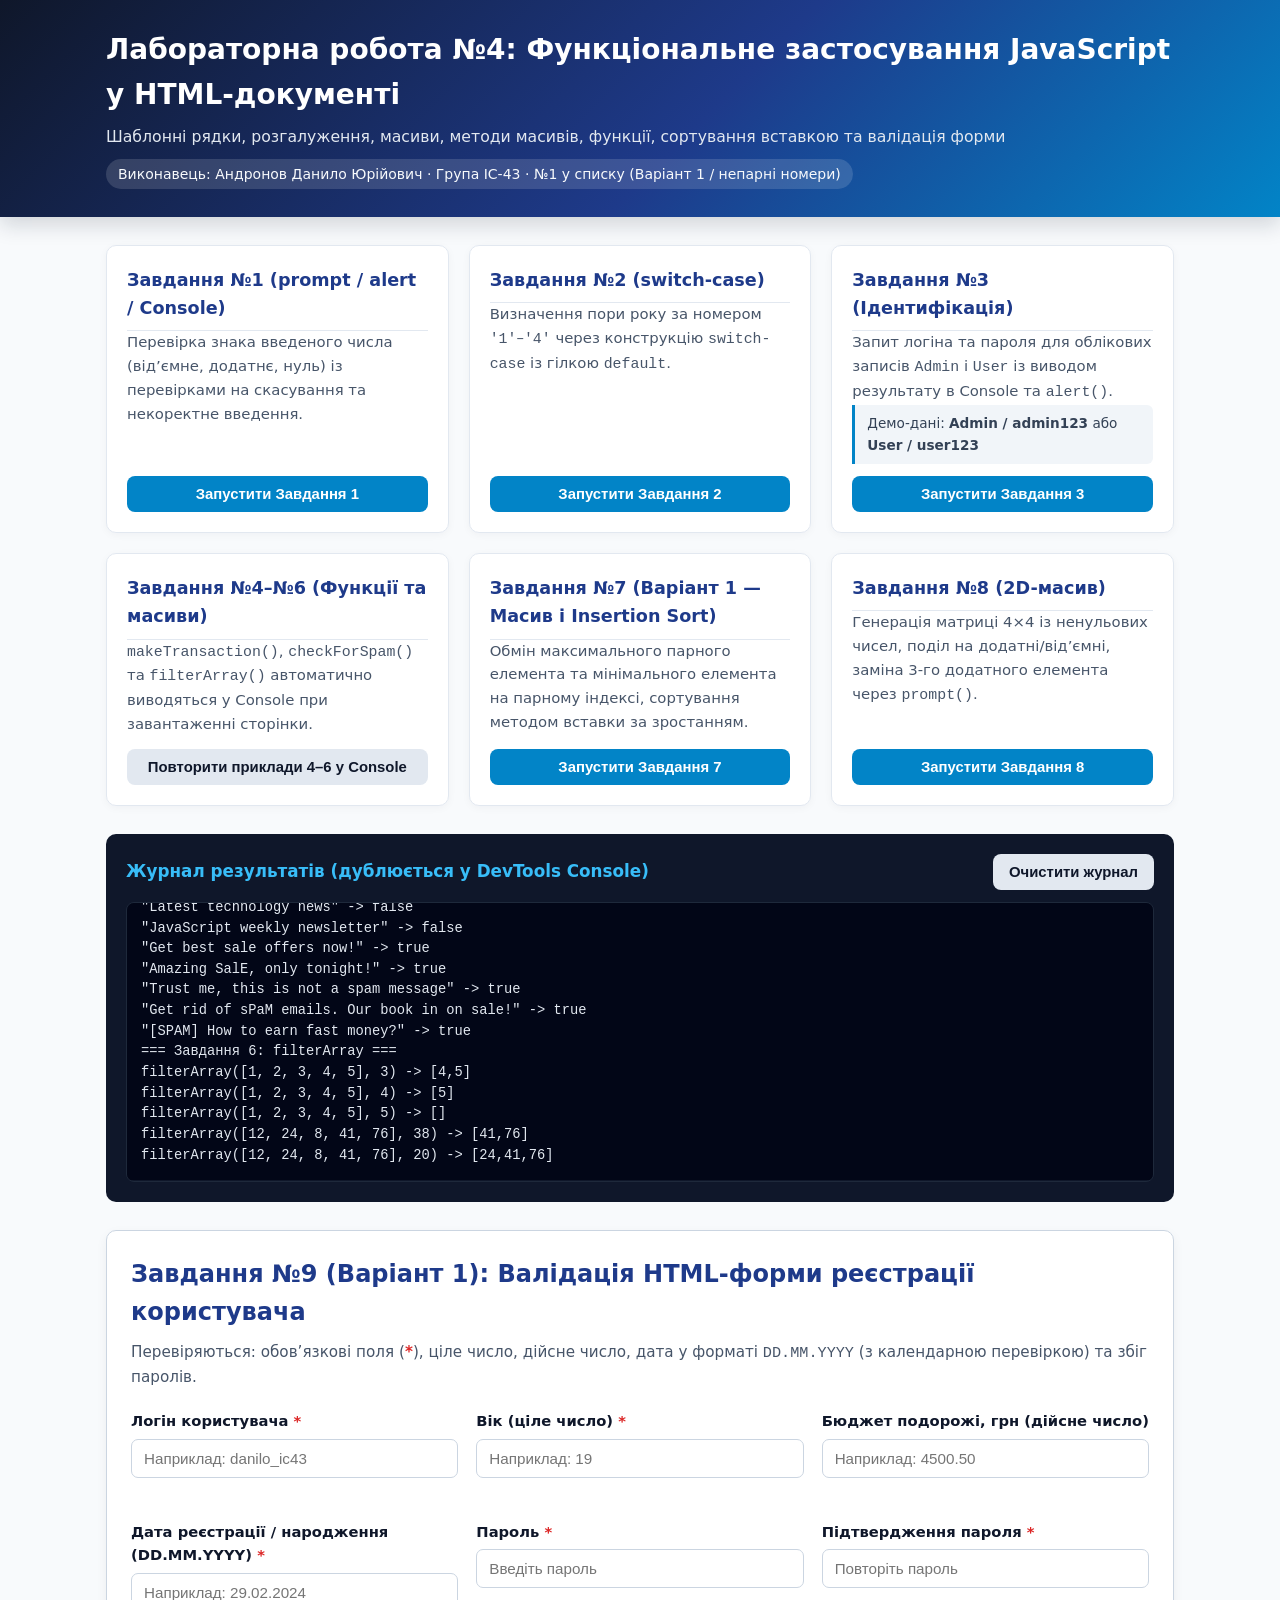
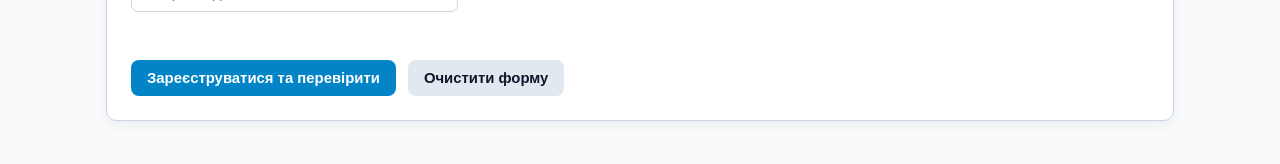
==== lab4.html @ 578d2ba0 "Labs 4-5: add lesson-4.js, lesson-5.js, and GitHub Pages index" ====
<!DOCTYPE html>
<html lang="uk">
<head>
  <meta charset="UTF-8">
  <meta name="viewport" content="width=device-width, initial-scale=1.0">
  <title>ЛР №4 — Функціональне застосування JS у HTML-документі (Андронов Д. Ю., ІС-43)</title>
  <link rel="stylesheet" href="style.css">
  <script defer src="js/lesson-4.js"></script>
</head>
<body>
  <header class="page-header">
    <div class="container">
      <h1>Лабораторна робота №4: Функціональне застосування JavaScript у HTML-документі</h1>
      <p class="page-subtitle">Шаблонні рядки, розгалуження, масиви, методи масивів, функції, сортування вставкою та валідація форми</p>
      <span class="student-meta">Виконавець: Андронов Данило Юрійович · Група ІС-43 · №1 у списку (Варіант 1 / непарні номери)</span>
    </div>
  </header>

  <main class="container">
    <section aria-label="Демонстрація завдань 1–8" class="grid-layout">
      <article class="task-card">
        <div>
          <h2>Завдання №1 (prompt / alert / Console)</h2>
          <p>Перевірка знака введеного числа (від’ємне, додатнє, нуль) із перевірками на скасування та некоректне введення.</p>
        </div>
        <button type="button" class="btn btn-primary" id="btn-task-1">Запустити Завдання 1</button>
      </article>

      <article class="task-card">
        <div>
          <h2>Завдання №2 (switch-case)</h2>
          <p>Визначення пори року за номером <code>'1'</code>–<code>'4'</code> через конструкцію <code>switch-case</code> із гілкою <code>default</code>.</p>
        </div>
        <button type="button" class="btn btn-primary" id="btn-task-2">Запустити Завдання 2</button>
      </article>

      <article class="task-card">
        <div>
          <h2>Завдання №3 (Ідентифікація)</h2>
          <p>Запит логіна та пароля для облікових записів <code>Admin</code> і <code>User</code> із виводом результату в Console та <code>alert()</code>.</p>
          <div class="hint-box">Демо-дані: <strong>Admin / admin123</strong> або <strong>User / user123</strong></div>
        </div>
        <button type="button" class="btn btn-primary" id="btn-task-3">Запустити Завдання 3</button>
      </article>

      <article class="task-card">
        <div>
          <h2>Завдання №4–№6 (Функції та масиви)</h2>
          <p><code>makeTransaction()</code>, <code>checkForSpam()</code> та <code>filterArray()</code> автоматично виводяться у Console при завантаженні сторінки.</p>
        </div>
        <button type="button" class="btn btn-secondary" id="btn-task-4-6">Повторити приклади 4–6 у Console</button>
      </article>

      <article class="task-card">
        <div>
          <h2>Завдання №7 (Варіант 1 — Масив і Insertion Sort)</h2>
          <p>Обмін максимального парного елемента та мінімального елемента на парному індексі, сортування методом вставки за зростанням.</p>
        </div>
        <button type="button" class="btn btn-primary" id="btn-task-7">Запустити Завдання 7</button>
      </article>

      <article class="task-card">
        <div>
          <h2>Завдання №8 (2D-масив)</h2>
          <p>Генерація матриці 4×4 із ненульових чисел, поділ на додатні/від’ємні, заміна 3-го додатного елемента через <code>prompt()</code>.</p>
        </div>
        <button type="button" class="btn btn-primary" id="btn-task-8">Запустити Завдання 8</button>
      </article>
    </section>

    <section class="output-panel" aria-label="Журнал виведення у Console">
      <div class="output-panel-header">
        <h2>Журнал результатів (дублюється у DevTools Console)</h2>
        <button type="button" class="btn btn-secondary" id="btn-clear-log">Очистити журнал</button>
      </div>
      <pre class="console-mirror" id="console-mirror" aria-live="polite"></pre>
    </section>

    <section class="form-section" id="task-9-section">
      <h2>Завдання №9 (Варіант 1): Валідація HTML-форми реєстрації користувача</h2>
      <p class="form-description">
        Перевіряються: обов’язкові поля (<span class="required-mark">*</span>), ціле число, дійсне число,
        дата у форматі <code>DD.MM.YYYY</code> (з календарною перевіркою) та збіг паролів.
      </p>

      <form id="registration-form" class="reg-form" novalidate>
        <div class="form-group">
          <label for="reg-username">Логін користувача <span class="required-mark">*</span></label>
          <input type="text" id="reg-username" name="username" placeholder="Наприклад: danilo_ic43" autocomplete="username">
          <span class="field-error" id="err-username" role="alert"></span>
        </div>

        <div class="form-group">
          <label for="reg-age">Вік (ціле число) <span class="required-mark">*</span></label>
          <input type="text" id="reg-age" name="age" placeholder="Наприклад: 19" inputmode="numeric">
          <span class="field-error" id="err-age" role="alert"></span>
        </div>

        <div class="form-group">
          <label for="reg-budget">Бюджет подорожі, грн (дійсне число)</label>
          <input type="text" id="reg-budget" name="budget" placeholder="Наприклад: 4500.50" inputmode="decimal">
          <span class="field-error" id="err-budget" role="alert"></span>
        </div>

        <div class="form-group">
          <label for="reg-birthdate">Дата реєстрації / народження (DD.MM.YYYY) <span class="required-mark">*</span></label>
          <input type="text" id="reg-birthdate" name="birthDate" placeholder="Наприклад: 29.02.2024">
          <span class="field-error" id="err-birthDate" role="alert"></span>
        </div>

        <div class="form-group">
          <label for="reg-password">Пароль <span class="required-mark">*</span></label>
          <input type="password" id="reg-password" name="password" placeholder="Введіть пароль" autocomplete="new-password">
          <span class="field-error" id="err-password" role="alert"></span>
        </div>

        <div class="form-group">
          <label for="reg-confirm-password">Підтвердження пароля <span class="required-mark">*</span></label>
          <input type="password" id="reg-confirm-password" name="confirmPassword" placeholder="Повторіть пароль" autocomplete="new-password">
          <span class="field-error" id="err-confirmPassword" role="alert"></span>
        </div>

        <div class="form-actions">
          <button type="submit" class="btn btn-primary">Зареєструватися та перевірити</button>
          <button type="reset" class="btn btn-secondary" id="btn-reset-reg">Очистити форму</button>
        </div>

        <div id="reg-form-status" class="form-status" role="status" aria-live="polite"></div>
      </form>
    </section>
  </main>
</body>
</html>
---- style.css ----
/* ==========================================================================
   Лабораторна робота №4: Функціональне застосування JS у HTML-документі
   Виконавець: Андронов Данило, група ІС-43, Варіант 1 (№1 у списку)
   ========================================================================== */

:root {
  --bg-page: #f8fafc;
  --bg-card: #ffffff;
  --text-main: #0f172a;
  --text-muted: #475569;
  --primary: #1e3a8a;
  --accent: #0284c7;
  --accent-hover: #0369a1;
  --border: #cbd5e1;
  --error: #dc2626;
  --error-bg: #fef2f2;
  --success: #15803d;
  --success-bg: #f0fdf4;
  --radius: 10px;
}

* {
  box-sizing: border-box;
  margin: 0;
  padding: 0;
}

body {
  font-family: "Inter", system-ui, -apple-system, BlinkMacSystemFont, "Segoe UI", Roboto, Arial, sans-serif;
  background-color: var(--bg-page);
  color: var(--text-main);
  line-height: 1.6;
  padding-bottom: 48px;
}

.page-header {
  background: linear-gradient(135deg, #0f172a 0%, #1e3a8a 55%, #0284c7 100%);
  color: #ffffff;
  padding: 28px 24px;
  margin-bottom: 28px;
  box-shadow: 0 8px 20px rgba(15, 23, 42, 0.16);
}

.container {
  max-width: 1100px;
  margin: 0 auto;
  padding: 0 16px;
}

.page-header h1 {
  font-size: 1.75rem;
  font-weight: 800;
  margin-bottom: 6px;
}

.page-subtitle {
  color: #e2e8f0;
  font-size: 0.98rem;
}

.student-meta {
  display: inline-block;
  margin-top: 10px;
  padding: 4px 12px;
  background: rgba(255, 255, 255, 0.14);
  border-radius: 999px;
  font-size: 0.875rem;
  color: #f8fafc;
}

.grid-layout {
  display: grid;
  grid-template-columns: repeat(auto-fit, minmax(310px, 1fr));
  gap: 20px;
  margin-bottom: 28px;
}

.task-card {
  background: var(--bg-card);
  border: 1px solid #e2e8f0;
  border-radius: var(--radius);
  padding: 20px;
  box-shadow: 0 2px 8px rgba(15, 23, 42, 0.04);
  display: flex;
  flex-direction: column;
  justify-content: space-between;
  gap: 12px;
}

.task-card h2 {
  font-size: 1.1rem;
  color: var(--primary);
  border-bottom: 1px solid #e2e8f0;
  padding-bottom: 8px;
}

.task-card p {
  font-size: 0.93rem;
  color: var(--text-muted);
}

.hint-box {
  background: #f1f5f9;
  border-left: 3px solid var(--accent);
  padding: 8px 12px;
  border-radius: 0 6px 6px 0;
  font-size: 0.85rem;
  color: #334155;
}

.btn {
  display: inline-flex;
  align-items: center;
  justify-content: center;
  gap: 6px;
  padding: 10px 16px;
  border: none;
  border-radius: 8px;
  font-size: 0.93rem;
  font-weight: 600;
  cursor: pointer;
  transition: background-color 0.2s ease, transform 0.1s ease;
}

.btn:active {
  transform: translateY(1px);
}

.btn-primary {
  background-color: var(--accent);
  color: #ffffff;
}

.btn-primary:hover {
  background-color: var(--accent-hover);
}

.btn-secondary {
  background-color: #e2e8f0;
  color: var(--text-main);
}

.btn-secondary:hover {
  background-color: #cbd5e1;
}

.output-panel {
  background: #0f172a;
  color: #e2e8f0;
  border-radius: var(--radius);
  padding: 20px;
  margin-bottom: 28px;
}

.output-panel-header {
  display: flex;
  align-items: center;
  justify-content: space-between;
  gap: 12px;
  margin-bottom: 12px;
}

.output-panel h2 {
  font-size: 1.05rem;
  color: #38bdf8;
}

.console-mirror {
  font-family: "Cascadia Code", "Fira Code", Consolas, monospace;
  font-size: 0.86rem;
  line-height: 1.5;
  white-space: pre-wrap;
  word-break: break-word;
  max-height: 280px;
  overflow-y: auto;
  background: #020617;
  padding: 14px;
  border-radius: 8px;
  border: 1px solid #1e293b;
}

.form-section {
  background: var(--bg-card);
  border: 1px solid var(--border);
  border-radius: var(--radius);
  padding: 24px;
  box-shadow: 0 4px 12px rgba(15, 23, 42, 0.05);
}

.form-section h2 {
  color: var(--primary);
  margin-bottom: 8px;
}

.form-description {
  color: var(--text-muted);
  font-size: 0.95rem;
  margin-bottom: 20px;
}

.reg-form {
  display: grid;
  grid-template-columns: repeat(auto-fit, minmax(260px, 1fr));
  gap: 18px;
}

.form-group {
  display: flex;
  flex-direction: column;
  gap: 6px;
}

.form-group label {
  font-weight: 600;
  font-size: 0.92rem;
  color: var(--text-main);
}

.required-mark {
  color: var(--error);
  font-weight: 700;
}

.form-group input {
  padding: 10px 12px;
  border: 1.5px solid var(--border);
  border-radius: 7px;
  font-size: 0.95rem;
  color: var(--text-main);
  transition: border-color 0.2s ease, box-shadow 0.2s ease;
}

.form-group input:focus {
  outline: none;
  border-color: var(--accent);
  box-shadow: 0 0 0 3px rgba(2, 132, 199, 0.18);
}

.form-group input.input-invalid {
  border-color: var(--error);
  background-color: var(--error-bg);
}

.form-group input.input-valid {
  border-color: var(--success);
}

.field-error {
  min-height: 18px;
  font-size: 0.82rem;
  color: var(--error);
}

.form-actions {
  grid-column: 1 / -1;
  display: flex;
  flex-wrap: wrap;
  gap: 12px;
  margin-top: 6px;
}

.form-status {
  grid-column: 1 / -1;
  padding: 12px 16px;
  border-radius: 8px;
  font-size: 0.93rem;
  font-weight: 600;
  display: none;
}

.form-status.is-visible {
  display: block;
}

.form-status.is-error {
  background-color: var(--error-bg);
  color: var(--error);
  border: 1px solid #fecaca;
}

.form-status.is-success {
  background-color: var(--success-bg);
  color: var(--success);
  border: 1px solid #bbf7d0;
}
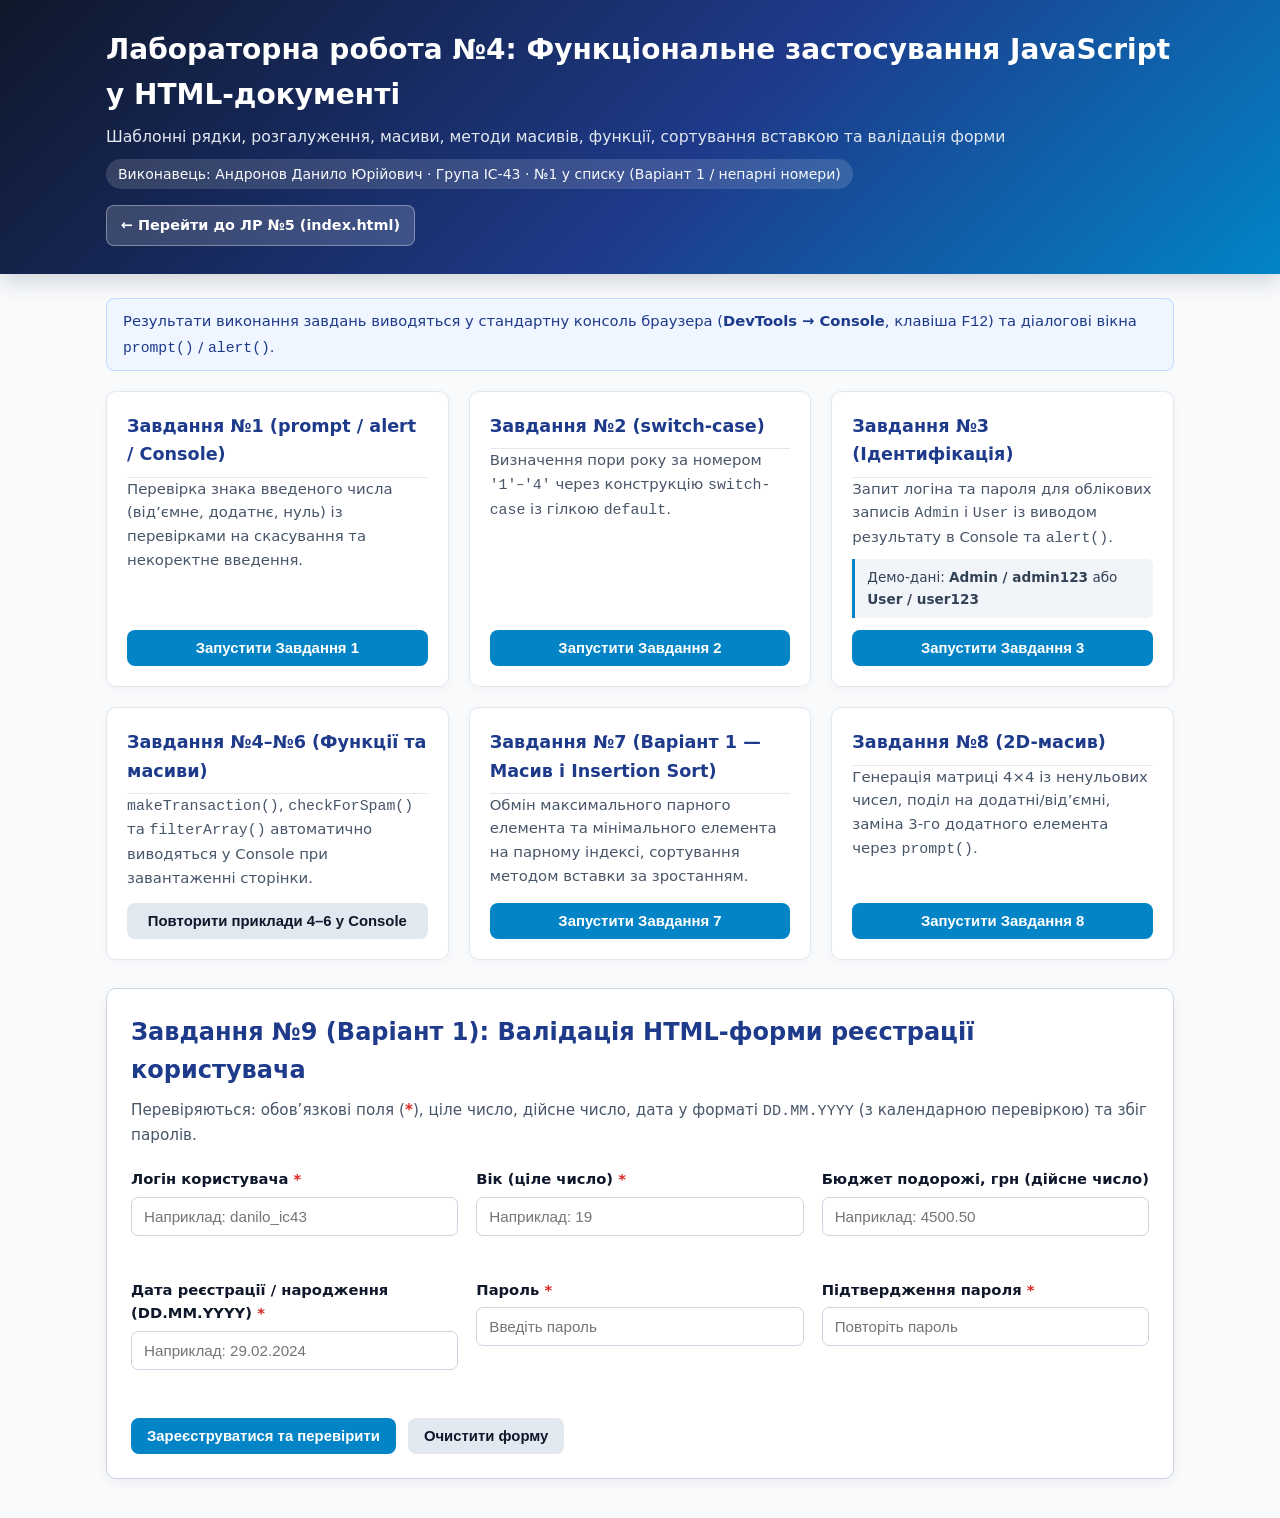
==== commit e40cf53e: "Simplify Labs 4-5: remove console-mirror and iframe, use index.html for Lab 5" ====
--- a/lab4.html
+++ b/lab4.html
@@ -10,13 +10,24 @@
 <body>
   <header class="page-header">
     <div class="container">
-      <h1>Лабораторна робота №4: Функціональне застосування JavaScript у HTML-документі</h1>
-      <p class="page-subtitle">Шаблонні рядки, розгалуження, масиви, методи масивів, функції, сортування вставкою та валідація форми</p>
-      <span class="student-meta">Виконавець: Андронов Данило Юрійович · Група ІС-43 · №1 у списку (Варіант 1 / непарні номери)</span>
+      <div class="header-top">
+        <div>
+          <h1>Лабораторна робота №4: Функціональне застосування JavaScript у HTML-документі</h1>
+          <p class="page-subtitle">Шаблонні рядки, розгалуження, масиви, методи масивів, функції, сортування вставкою та валідація форми</p>
+          <span class="student-meta">Виконавець: Андронов Данило Юрійович · Група ІС-43 · №1 у списку (Варіант 1 / непарні номери)</span>
+        </div>
+        <nav class="header-nav" aria-label="Навігація лабораторними роботами">
+          <a class="nav-link" href="index.html">← Перейти до ЛР №5 (index.html)</a>
+        </nav>
+      </div>
     </div>
   </header>
 
   <main class="container">
+    <p class="console-hint">
+      Результати виконання завдань виводяться у стандартну консоль браузера (<strong>DevTools → Console</strong>, клавіша <code>F12</code>) та діалогові вікна <code>prompt()</code> / <code>alert()</code>.
+    </p>
+
     <section aria-label="Демонстрація завдань 1–8" class="grid-layout">
       <article class="task-card">
         <div>
@@ -66,14 +77,6 @@
         </div>
         <button type="button" class="btn btn-primary" id="btn-task-8">Запустити Завдання 8</button>
       </article>
-    </section>
-
-    <section class="output-panel" aria-label="Журнал виведення у Console">
-      <div class="output-panel-header">
-        <h2>Журнал результатів (дублюється у DevTools Console)</h2>
-        <button type="button" class="btn btn-secondary" id="btn-clear-log">Очистити журнал</button>
-      </div>
-      <pre class="console-mirror" id="console-mirror" aria-live="polite"></pre>
     </section>
 
     <section class="form-section" id="task-9-section">
--- a/style.css
+++ b/style.css
@@ -37,7 +37,7 @@
   background: linear-gradient(135deg, #0f172a 0%, #1e3a8a 55%, #0284c7 100%);
   color: #ffffff;
   padding: 28px 24px;
-  margin-bottom: 28px;
+  margin-bottom: 24px;
   box-shadow: 0 8px 20px rgba(15, 23, 42, 0.16);
 }
 
@@ -45,6 +45,14 @@
   max-width: 1100px;
   margin: 0 auto;
   padding: 0 16px;
+}
+
+.header-top {
+  display: flex;
+  justify-content: space-between;
+  align-items: flex-start;
+  flex-wrap: wrap;
+  gap: 16px;
 }
 
 .page-header h1 {
@@ -68,6 +76,39 @@
   color: #f8fafc;
 }
 
+.header-nav {
+  display: flex;
+  gap: 10px;
+}
+
+.nav-link {
+  display: inline-flex;
+  align-items: center;
+  padding: 8px 14px;
+  background: rgba(255, 255, 255, 0.16);
+  border: 1px solid rgba(255, 255, 255, 0.35);
+  border-radius: 8px;
+  color: #ffffff;
+  text-decoration: none;
+  font-size: 0.9rem;
+  font-weight: 600;
+  transition: background-color 0.2s ease;
+}
+
+.nav-link:hover {
+  background: rgba(255, 255, 255, 0.28);
+}
+
+.console-hint {
+  background: #eff6ff;
+  border: 1px solid #bfdbfe;
+  border-radius: 8px;
+  padding: 10px 16px;
+  margin-bottom: 20px;
+  font-size: 0.92rem;
+  color: #1e3a8a;
+}
+
 .grid-layout {
   display: grid;
   grid-template-columns: repeat(auto-fit, minmax(310px, 1fr));
@@ -106,6 +147,7 @@
   border-radius: 0 6px 6px 0;
   font-size: 0.85rem;
   color: #334155;
+  margin-top: 8px;
 }
 
 .btn {
@@ -144,41 +186,6 @@
   background-color: #cbd5e1;
 }
 
-.output-panel {
-  background: #0f172a;
-  color: #e2e8f0;
-  border-radius: var(--radius);
-  padding: 20px;
-  margin-bottom: 28px;
-}
-
-.output-panel-header {
-  display: flex;
-  align-items: center;
-  justify-content: space-between;
-  gap: 12px;
-  margin-bottom: 12px;
-}
-
-.output-panel h2 {
-  font-size: 1.05rem;
-  color: #38bdf8;
-}
-
-.console-mirror {
-  font-family: "Cascadia Code", "Fira Code", Consolas, monospace;
-  font-size: 0.86rem;
-  line-height: 1.5;
-  white-space: pre-wrap;
-  word-break: break-word;
-  max-height: 280px;
-  overflow-y: auto;
-  background: #020617;
-  padding: 14px;
-  border-radius: 8px;
-  border: 1px solid #1e293b;
-}
-
 .form-section {
   background: var(--bg-card);
   border: 1px solid var(--border);
